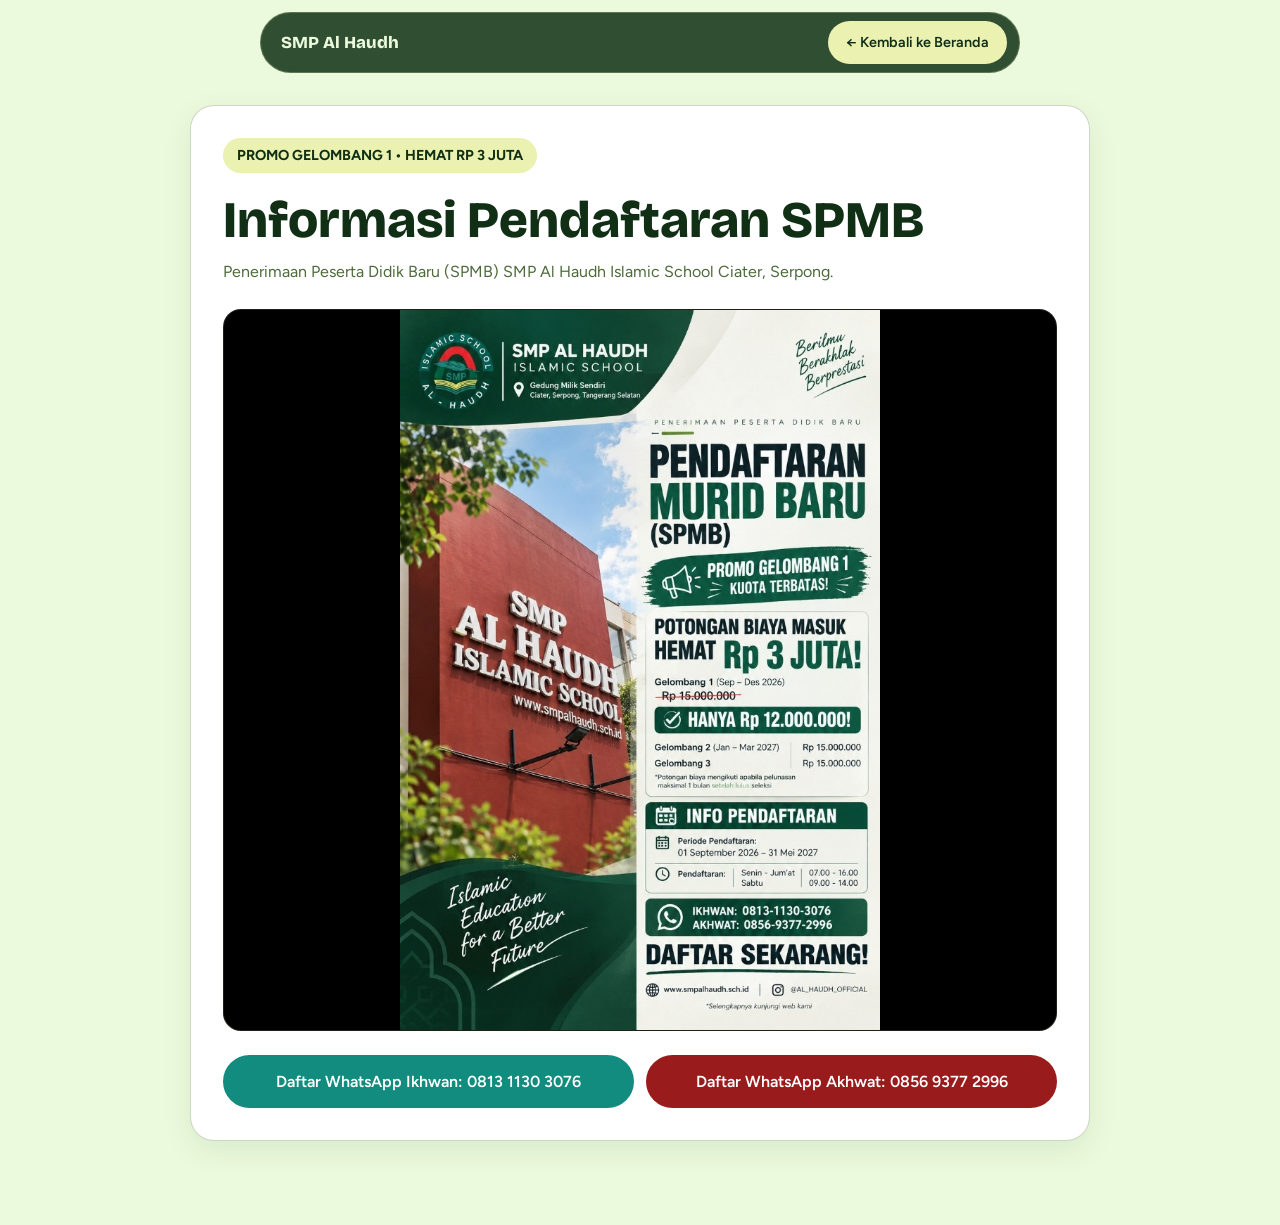
==== spmb.html @ 8b493798 "Add files via upload" ====
<!DOCTYPE html>
<html lang="id">

<head>
  <meta charset="utf-8">
  <meta name="viewport" content="width=device-width, initial-scale=1, viewport-fit=cover">
  <title>Pendaftaran SPMB – SMP Al Haudh Islamic School</title>
  <link
    href="https://fonts.googleapis.com/css2?family=Bricolage+Grotesque:wght@500;700;800&family=Figtree:wght@400;500;600&display=swap"
    rel="stylesheet">
  <style>
    :root {
      --forest: #102F15;
      --sage: #728C5A;
      --lime: #EAF1B1;
      --mint: #EBFADC;
      --ink: #102F15;
      --d: 'Bricolage Grotesque', 'Trebuchet MS', sans-serif;
      --b: 'Figtree', 'Segoe UI', sans-serif;
      box-sizing: border-box;
    }

    *, *::before, *::after {
      box-sizing: inherit;
      margin: 0;
    }

    body {
      font: 400 1rem/1.6 var(--b);
      background: var(--mint);
      color: var(--ink);
      padding-bottom: 60px;
    }

    a {
      color: inherit;
      text-decoration: none;
    }

    nav {
      position: sticky;
      top: 12px;
      z-index: 20;
      display: flex;
      align-items: center;
      justify-content: space-between;
      width: min(760px, 92%);
      margin: 12px auto 32px;
      padding: 8px 12px 8px 20px;
      border-radius: 99px;
      background: rgba(16, 47, 21, .85);
      -webkit-backdrop-filter: blur(14px);
      backdrop-filter: blur(14px);
      border: 1px solid rgba(234, 241, 177, .25);
      color: var(--mint);
    }

    nav b {
      font: 800 1.05rem var(--d);
    }

    .btn {
      display: inline-block;
      padding: 10px 18px;
      border-radius: 99px;
      background: var(--lime);
      color: var(--forest);
      font-weight: 600;
      font-size: .9rem;
    }

    .wrap {
      width: min(900px, 100% - 40px);
      margin-inline: auto;
    }

    .card {
      background: #fff;
      border-radius: 24px;
      padding: 32px;
      border: 1px solid rgba(114, 140, 90, .35);
      box-shadow: 0 10px 30px rgba(16, 47, 21, .08);
      margin-bottom: 24px;
    }

    h1 {
      font: 800 clamp(2rem, 6vw, 3.2rem) var(--d);
      color: var(--forest);
      margin-bottom: 8px;
    }

    .promo {
      display: inline-block;
      background: var(--lime);
      color: var(--forest);
      font-weight: 700;
      padding: 6px 14px;
      border-radius: 99px;
      font-size: .9rem;
      margin-bottom: 16px;
    }

    .poster-wrap {
      border-radius: 18px;
      overflow: hidden;
      border: 1px solid rgba(114, 140, 90, .25);
      text-align: center;
      background: #000;
      margin: 24px 0;
    }

    .poster-wrap img {
      width: 100%;
      max-height: 80vh;
      object-fit: contain;
      display: block;
      margin: 0 auto;
    }

    .cta-grid {
      display: grid;
      grid-template-columns: repeat(auto-fit, minmax(240px, 1fr));
      gap: 12px;
      margin-top: 20px;
    }

    .cta-btn {
      display: flex;
      align-items: center;
      justify-content: center;
      gap: 8px;
      padding: 14px 20px;
      border-radius: 99px;
      font-weight: 600;
      text-align: center;
    }

    .cta-btn.wa-ikhwan {
      background: #128C7E;
      color: #fff;
    }

    .cta-btn.wa-akhwat {
      background: #991B1B;
      color: #fff;
    }

    .cta-btn.back {
      background: var(--forest);
      color: var(--mint);
    }
  </style>
</head>

<body>
  <nav>
    <b>SMP Al Haudh</b>
    <a class="btn" href="index.html">&larr; Kembali ke Beranda</a>
  </nav>

  <div class="wrap">
    <div class="card">
      <span class="promo">PROMO GELOMBANG 1 &bull; HEMAT RP 3 JUTA</span>
      <h1>Informasi Pendaftaran SPMB</h1>
      <p style="color: #4d6b3a;">Penerimaan Peserta Didik Baru (SPMB) SMP Al Haudh Islamic School Ciater, Serpong.</p>
      
      <div class="poster-wrap">
        <img src="spmb-poster.jpg" alt="Brosur Resmi SPMB SMP Al Haudh">
      </div>

      <div class="cta-grid">
        <a class="cta-btn wa-ikhwan" href="https://wa.me/6281311303076?text=Bismillah,%20saya%20ingin%20mendaftar%20SPMB%20SMP%20Al%20Haudh%20Ikhwan" target="_blank" rel="noopener noreferrer">
          Daftar WhatsApp Ikhwan: 0813 1130 3076
        </a>
        <a class="cta-btn wa-akhwat" href="https://wa.me/6285693772996?text=Bismillah,%20saya%20ingin%20mendaftar%20SPMB%20SMP%20Al%20Haudh%20Akhwat" target="_blank" rel="noopener noreferrer">
          Daftar WhatsApp Akhwat: 0856 9377 2996
        </a>
      </div>
    </div>
  </div>
</body>

</html>
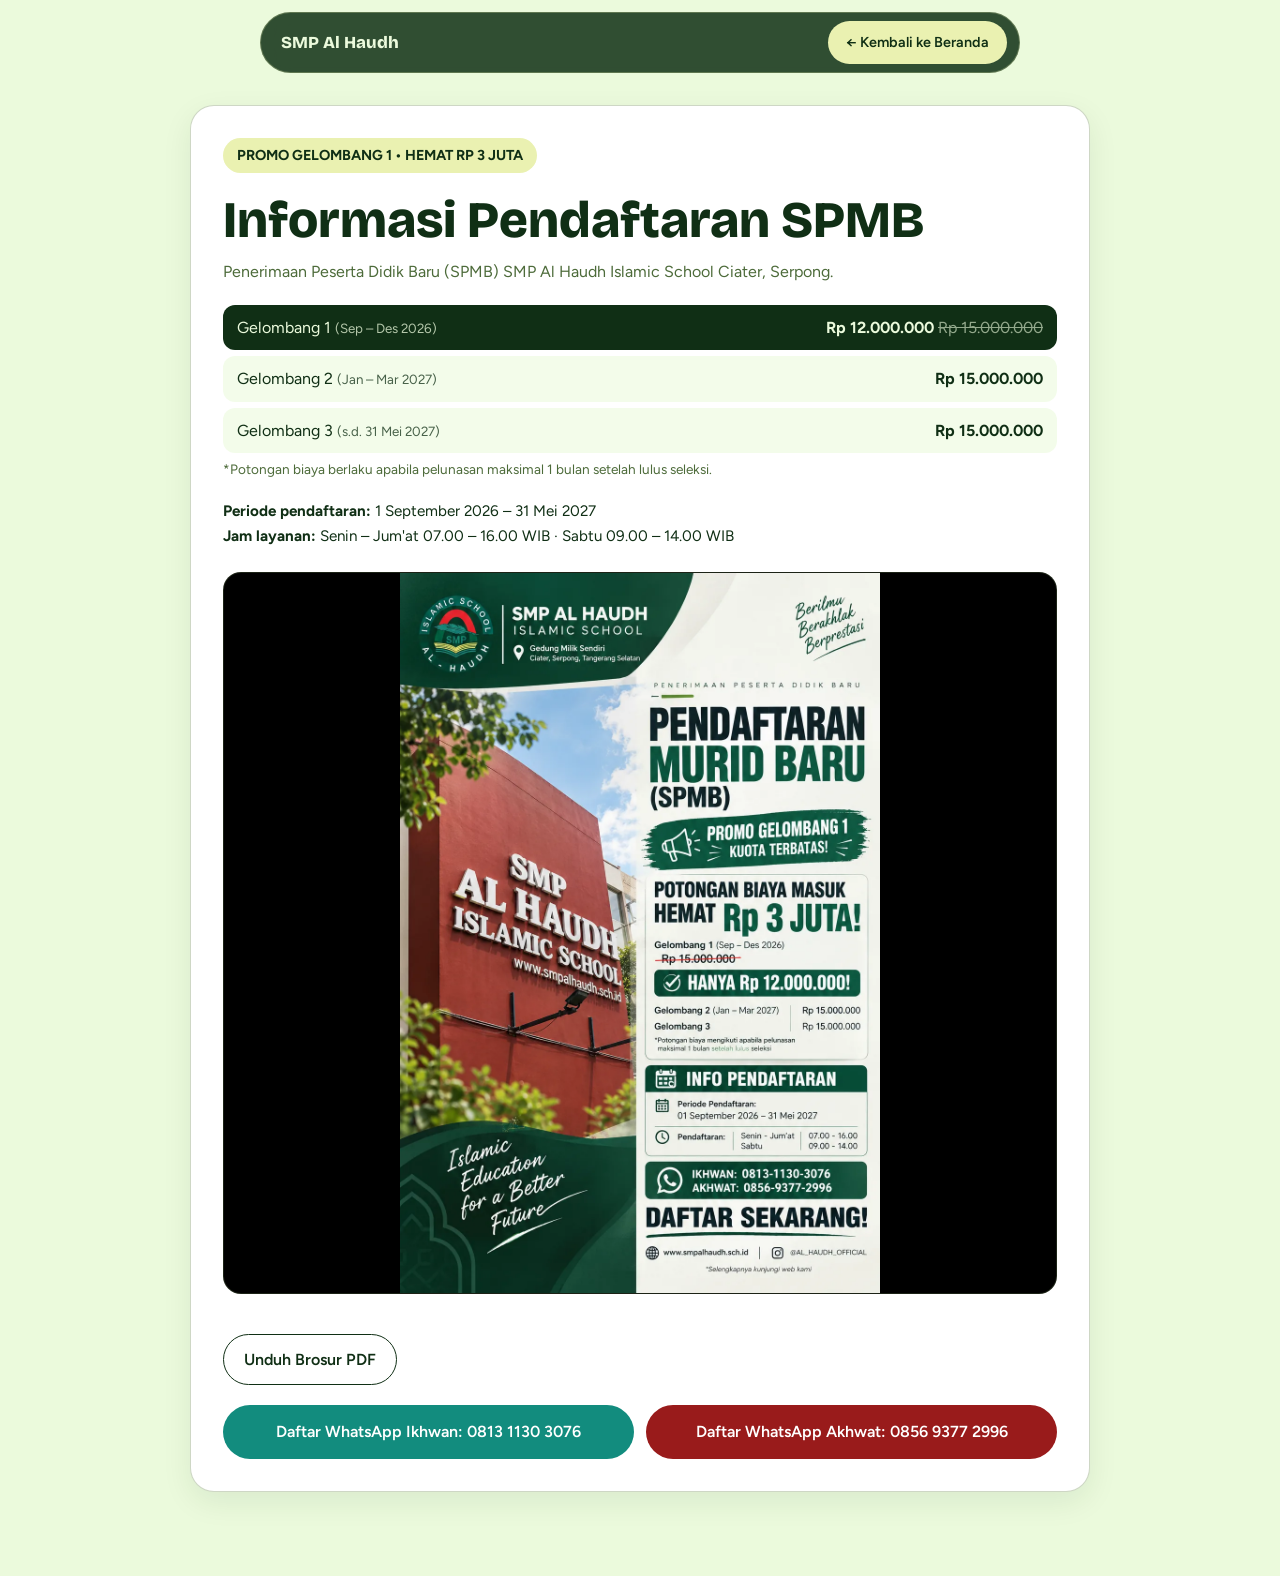
==== commit a1c2b21c: "Perbaiki performa, aksesibilitas, SEO, dan konten SPMB Performa: - Gambar dikonversi ke WebP dengan " ====
--- a/spmb.html
+++ b/spmb.html
@@ -4,7 +4,24 @@
 <head>
   <meta charset="utf-8">
   <meta name="viewport" content="width=device-width, initial-scale=1, viewport-fit=cover">
-  <title>Pendaftaran SPMB – SMP Al Haudh Islamic School</title>
+  <title>Pendaftaran SPMB 2027/2028 – SMP Al Haudh Islamic School</title>
+  <meta name="description"
+    content="Info pendaftaran SPMB 2027/2028 SMP Al Haudh Islamic School, Ciater, Serpong. Gelombang 1 (Sep–Des 2026) hemat Rp 3 juta. Biaya per gelombang, jam layanan, dan kontak WhatsApp panitia.">
+  <meta name="theme-color" content="#102F15">
+  <link rel="canonical" href="https://www.smpalhaudh.sch.id/spmb.html">
+  <meta property="og:type" content="website">
+  <meta property="og:locale" content="id_ID">
+  <meta property="og:url" content="https://www.smpalhaudh.sch.id/spmb.html">
+  <meta property="og:title" content="Pendaftaran SPMB 2027/2028 – SMP Al Haudh">
+  <meta property="og:description" content="Gelombang 1 (Sep–Des 2026) hemat Rp 3 juta. Hubungi panitia: Ikhwan 0813-1130-3076, Akhwat 0856-9377-2996.">
+  <meta property="og:image" content="https://www.smpalhaudh.sch.id/img/og-image.jpg">
+  <meta property="og:image:width" content="1200">
+  <meta property="og:image:height" content="630">
+  <meta name="twitter:card" content="summary_large_image">
+  <link rel="icon" href="favicon.ico" sizes="any">
+  <link rel="apple-touch-icon" href="img/apple-touch-icon.png">
+  <link rel="preconnect" href="https://fonts.googleapis.com">
+  <link rel="preconnect" href="https://fonts.gstatic.com" crossorigin>
   <link
     href="https://fonts.googleapis.com/css2?family=Bricolage+Grotesque:wght@500;700;800&family=Figtree:wght@400;500;600&display=swap"
     rel="stylesheet">
@@ -145,6 +162,56 @@
       color: #fff;
     }
 
+    .waves {
+      list-style: none;
+      padding: 0;
+      margin: 20px 0 6px;
+      display: grid;
+      gap: 6px;
+    }
+
+    .waves li {
+      display: flex;
+      justify-content: space-between;
+      gap: 12px;
+      padding: 10px 14px;
+      border-radius: 12px;
+      background: rgba(235, 250, 220, .6);
+    }
+
+    .waves li.now {
+      background: var(--forest);
+      color: var(--mint);
+    }
+
+    .waves small {
+      opacity: .75;
+    }
+
+    .note {
+      font-size: .85rem;
+      color: #4d6b3a;
+    }
+
+    .info {
+      margin-top: 18px;
+      font-size: .95rem;
+    }
+
+    .dl {
+      display: inline-flex;
+      margin-top: 16px;
+      padding: 12px 20px;
+      border-radius: 99px;
+      border: 1.5px solid var(--forest);
+      font-weight: 600;
+    }
+
+    a:focus-visible {
+      outline: 3px solid var(--sage);
+      outline-offset: 3px;
+    }
+
     .cta-btn.back {
       background: var(--forest);
       color: var(--mint);
@@ -164,9 +231,21 @@
       <h1>Informasi Pendaftaran SPMB</h1>
       <p style="color: #4d6b3a;">Penerimaan Peserta Didik Baru (SPMB) SMP Al Haudh Islamic School Ciater, Serpong.</p>
       
+      <ul class="waves" aria-label="Biaya masuk per gelombang">
+        <li class="now"><span>Gelombang 1 <small>(Sep – Des 2026)</small></span><b>Rp 12.000.000 <s style="opacity:.6;font-weight:400">Rp 15.000.000</s></b></li>
+        <li><span>Gelombang 2 <small>(Jan – Mar 2027)</small></span><b>Rp 15.000.000</b></li>
+        <li><span>Gelombang 3 <small>(s.d. 31 Mei 2027)</small></span><b>Rp 15.000.000</b></li>
+      </ul>
+      <p class="note">*Potongan biaya berlaku apabila pelunasan maksimal 1 bulan setelah lulus seleksi.</p>
+      <p class="info"><b>Periode pendaftaran:</b> 1 September 2026 – 31 Mei 2027<br>
+        <b>Jam layanan:</b> Senin – Jum'at 07.00 – 16.00 WIB · Sabtu 09.00 – 14.00 WIB</p>
+
       <div class="poster-wrap">
-        <img src="spmb-poster.jpg" alt="Brosur Resmi SPMB SMP Al Haudh">
+        <img src="img/brosur-1024.webp" srcset="img/brosur-700.webp 700w, img/brosur-1024.webp 1024w"
+          sizes="(max-width: 900px) 100vw, 840px" width="1024" height="1536" decoding="async"
+          alt="Brosur resmi SPMB SMP Al Haudh 2027/2028: biaya per gelombang, periode & jam layanan, kontak panitia">
       </div>
+      <a class="dl" href="brosur.pdf" download="Brosur-SPMB-SMP-Al-Haudh-2027-2028.pdf">Unduh Brosur PDF</a>
 
       <div class="cta-grid">
         <a class="cta-btn wa-ikhwan" href="https://wa.me/6281311303076?text=Bismillah,%20saya%20ingin%20mendaftar%20SPMB%20SMP%20Al%20Haudh%20Ikhwan" target="_blank" rel="noopener noreferrer">
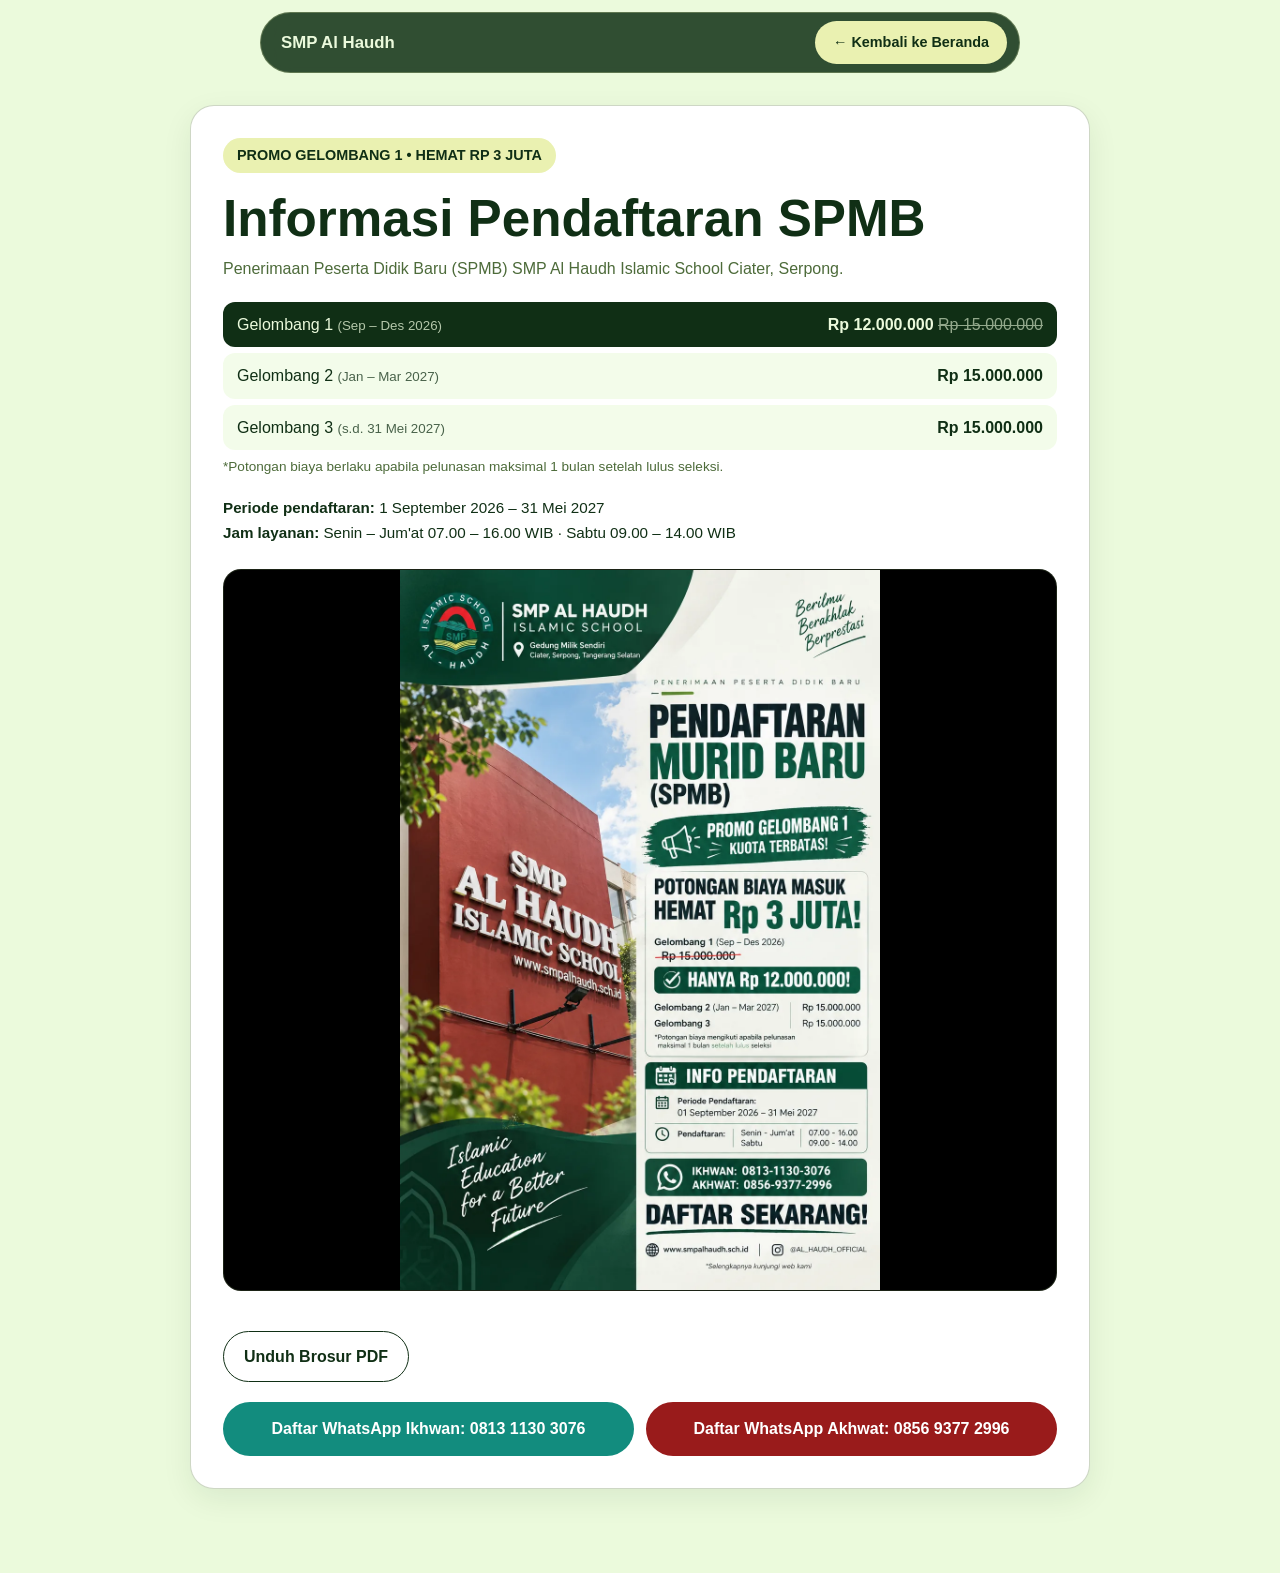
==== commit fed18e77: "Audit keamanan: pasang CSP, perbaiki scroll menu terpotong Keamanan: - Content Security Policy di in" ====
--- a/spmb.html
+++ b/spmb.html
@@ -4,6 +4,10 @@
 <head>
   <meta charset="utf-8">
   <meta name="viewport" content="width=device-width, initial-scale=1, viewport-fit=cover">
+  <!-- Keamanan: halaman ini tidak memakai JavaScript sama sekali → script diblokir total -->
+  <meta http-equiv="Content-Security-Policy"
+    content="default-src 'self'; script-src 'none'; style-src 'self' 'unsafe-inline' https://fonts.googleapis.com; font-src 'self' https://fonts.gstatic.com; img-src 'self' data:; object-src 'none'; base-uri 'self'; form-action 'self'; upgrade-insecure-requests">
+  <meta name="referrer" content="strict-origin-when-cross-origin">
   <title>Pendaftaran SPMB 2027/2028 – SMP Al Haudh Islamic School</title>
   <meta name="description"
     content="Info pendaftaran SPMB 2027/2028 SMP Al Haudh Islamic School, Ciater, Serpong. Gelombang 1 (Sep–Des 2026) hemat Rp 3 juta. Biaya per gelombang, jam layanan, dan kontak WhatsApp panitia.">
@@ -230,8 +234,8 @@
       <span class="promo">PROMO GELOMBANG 1 &bull; HEMAT RP 3 JUTA</span>
       <h1>Informasi Pendaftaran SPMB</h1>
       <p style="color: #4d6b3a;">Penerimaan Peserta Didik Baru (SPMB) SMP Al Haudh Islamic School Ciater, Serpong.</p>
-      
-      <ul class="waves" aria-label="Biaya masuk per gelombang">
+
+      <ul class="waves" role="list" aria-label="Biaya masuk per gelombang">
         <li class="now"><span>Gelombang 1 <small>(Sep – Des 2026)</small></span><b>Rp 12.000.000 <s style="opacity:.6;font-weight:400">Rp 15.000.000</s></b></li>
         <li><span>Gelombang 2 <small>(Jan – Mar 2027)</small></span><b>Rp 15.000.000</b></li>
         <li><span>Gelombang 3 <small>(s.d. 31 Mei 2027)</small></span><b>Rp 15.000.000</b></li>
